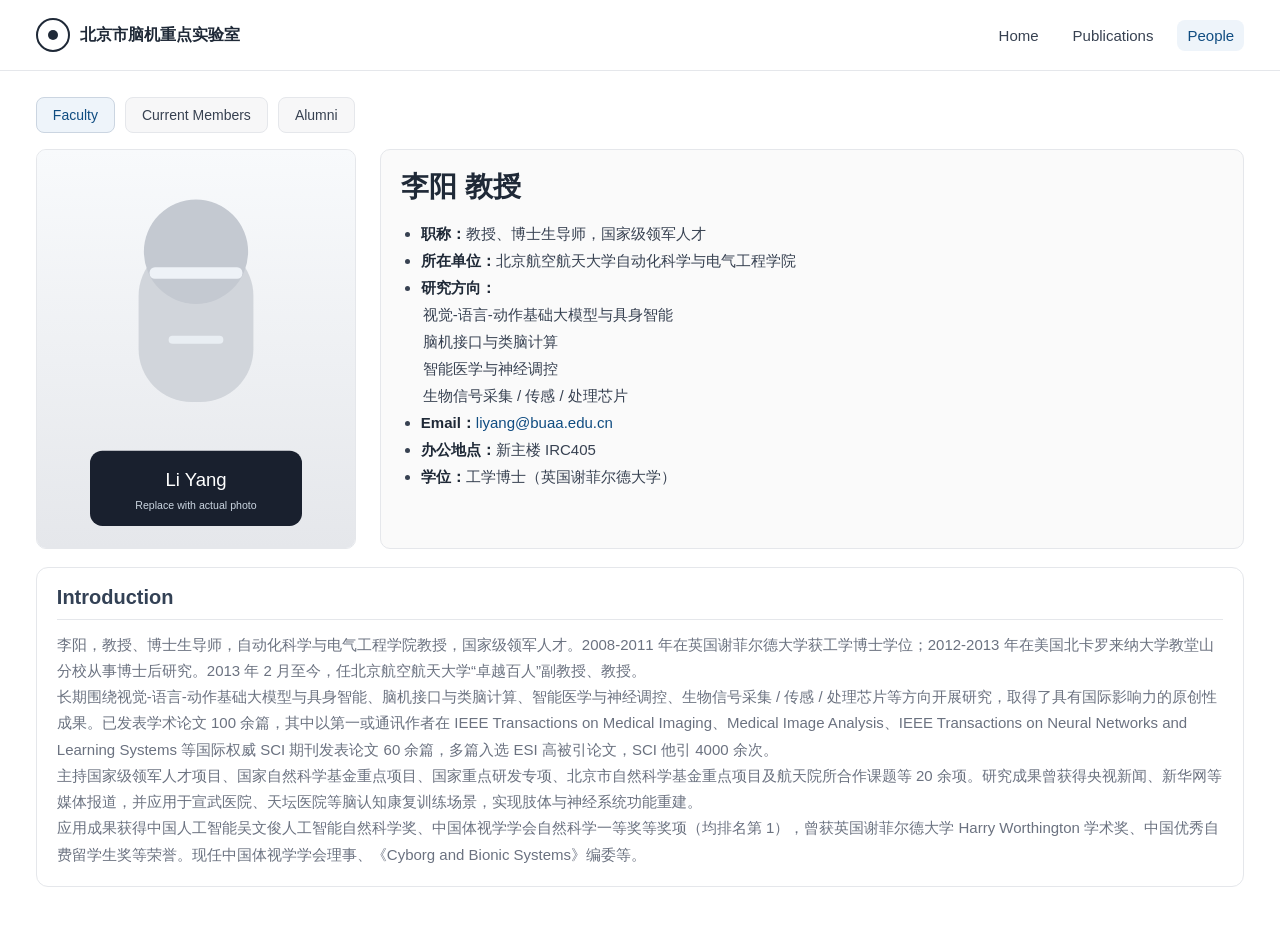
==== people.html @ 00241678 "Initial site publish" ====
﻿<!doctype html>
<html lang="zh-CN">
<head>
  <meta charset="utf-8" />
  <meta name="viewport" content="width=device-width, initial-scale=1" />
  <title>People | CoLab</title>
  <link rel="stylesheet" href="assets/css/styles.css" />
</head>
<body>
  <div class="layout-top">
    <header class="topbar">
      <div class="topbar-inner">
        <div class="logo">
          <div class="logo-mark"></div>
          北京市脑机重点实验室
        </div>
        <nav class="topbar-nav">
          <a href="index.html">Home</a>
          <a href="publications.html">Publications</a>
          <a class="active" href="people.html">People</a>
        </nav>
      </div>
    </header>

    <main class="main">
      <div class="container">
        <div class="section-tabs" data-tabs>
          <a class="active" href="#faculty" data-tab="faculty">Faculty</a>
          <a href="#current-members" data-tab="current-members">Current Members</a>
          <a href="#alumni" data-tab="alumni">Alumni</a>
        </div>

        <section class="tab-panel active" id="faculty" data-panel="faculty">
          <div class="faculty-card">
            <div class="faculty-photo-frame">
              <img src="assets/img/liyang-photo.svg" alt="李阳教授照片" />
            </div>
            <div class="faculty-meta">
              <h1>李阳 教授</h1>
              <ul>
                <li><strong>职称：</strong>教授、博士生导师，国家级领军人才</li>
                <li><strong>所在单位：</strong>北京航空航天大学自动化科学与电气工程学院</li>
                <li><strong>研究方向：</strong>
                  <span class="inline-break">视觉-语言-动作基础大模型与具身智能</span>
                  <span class="inline-break">脑机接口与类脑计算</span>
                  <span class="inline-break">智能医学与神经调控</span>
                  <span class="inline-break">生物信号采集 / 传感 / 处理芯片</span>
                </li>
                <li><strong>Email：</strong><a href="mailto:liyang@buaa.edu.cn">liyang@buaa.edu.cn</a></li>
                <li><strong>办公地点：</strong>新主楼 IRC405</li>
                <li><strong>学位：</strong>工学博士（英国谢菲尔德大学）</li>
              </ul>
              <div class="info-note"></div>
            </div>
          </div>

          <section class="section">
            <h2>Introduction</h2>
            <p>李阳，教授、博士生导师，自动化科学与电气工程学院教授，国家级领军人才。2008-2011 年在英国谢菲尔德大学获工学博士学位；2012-2013 年在美国北卡罗来纳大学教堂山分校从事博士后研究。2013 年 2 月至今，任北京航空航天大学“卓越百人”副教授、教授。</p>
            <p>长期围绕视觉-语言-动作基础大模型与具身智能、脑机接口与类脑计算、智能医学与神经调控、生物信号采集 / 传感 / 处理芯片等方向开展研究，取得了具有国际影响力的原创性成果。已发表学术论文 100 余篇，其中以第一或通讯作者在 IEEE Transactions on Medical Imaging、Medical Image Analysis、IEEE Transactions on Neural Networks and Learning Systems 等国际权威 SCI 期刊发表论文 60 余篇，多篇入选 ESI 高被引论文，SCI 他引 4000 余次。</p>
            <p>主持国家级领军人才项目、国家自然科学基金重点项目、国家重点研发专项、北京市自然科学基金重点项目及航天院所合作课题等 20 余项。研究成果曾获得央视新闻、新华网等媒体报道，并应用于宣武医院、天坛医院等脑认知康复训练场景，实现肢体与神经系统功能重建。</p>
            <p>应用成果获得中国人工智能吴文俊人工智能自然科学奖、中国体视学学会自然科学一等奖等奖项（均排名第 1），曾获英国谢菲尔德大学 Harry Worthington 学术奖、中国优秀自费留学生奖等荣誉。现任中国体视学学会理事、《Cyborg and Bionic Systems》编委等。</p>
          </section>
        </section>

        <section class="section tab-panel" id="current-members" data-panel="current-members">
          <h2>Current Members</h2>
          <p class="section-intro">成员照片后续补充，当前先保留统一的头像占位区域与卡片版式。</p>
          <div class="member-grid">
            <article class="member-card">
              <div class="member-photo member-photo-placeholder" aria-hidden="true">
                <span class="member-photo-label">Photo</span>
              </div>
              <h3 class="member-name">Name Pending</h3>
              <p class="member-role">Postdoctoral Fellow</p>
              <p class="member-email">E-mail: pending@buaa.edu.cn</p>
            </article>

            <article class="member-card">
              <div class="member-photo member-photo-placeholder" aria-hidden="true">
                <span class="member-photo-label">Photo</span>
              </div>
              <h3 class="member-name">Name Pending</h3>
              <p class="member-role">Postdoctoral Fellow</p>
              <p class="member-email">E-mail: pending@buaa.edu.cn</p>
            </article>

            <article class="member-card">
              <div class="member-photo member-photo-placeholder" aria-hidden="true">
                <span class="member-photo-label">Photo</span>
              </div>
              <h3 class="member-name">Name Pending</h3>
              <p class="member-role">PhD Student</p>
              <p class="member-email">E-mail: pending@buaa.edu.cn</p>
            </article>

            <article class="member-card">
              <div class="member-photo member-photo-placeholder" aria-hidden="true">
                <span class="member-photo-label">Photo</span>
              </div>
              <h3 class="member-name">Name Pending</h3>
              <p class="member-role">PhD Student</p>
              <p class="member-email">E-mail: pending@buaa.edu.cn</p>
            </article>

            <article class="member-card">
              <div class="member-photo member-photo-placeholder" aria-hidden="true">
                <span class="member-photo-label">Photo</span>
              </div>
              <h3 class="member-name">Name Pending</h3>
              <p class="member-role">Master Student</p>
              <p class="member-email">E-mail: pending@buaa.edu.cn</p>
            </article>

            <article class="member-card">
              <div class="member-photo member-photo-placeholder" aria-hidden="true">
                <span class="member-photo-label">Photo</span>
              </div>
              <h3 class="member-name">Name Pending</h3>
              <p class="member-role">Master Student</p>
              <p class="member-email">E-mail: pending@buaa.edu.cn</p>
            </article>

            <article class="member-card">
              <div class="member-photo member-photo-placeholder" aria-hidden="true">
                <span class="member-photo-label">Photo</span>
              </div>
              <h3 class="member-name">Name Pending</h3>
              <p class="member-role">Undergraduate Student</p>
              <p class="member-email">E-mail: pending@buaa.edu.cn</p>
            </article>

            <article class="member-card">
              <div class="member-photo member-photo-placeholder" aria-hidden="true">
                <span class="member-photo-label">Photo</span>
              </div>
              <h3 class="member-name">Name Pending</h3>
              <p class="member-role">Research Assistant</p>
              <p class="member-email">E-mail: pending@buaa.edu.cn</p>
            </article>
          </div>
        </section>

        <section class="section tab-panel" id="alumni" data-panel="alumni">
          <h2>Alumni</h2>
          <p class="section-intro">校友照片与去向信息后续补充，当前先保留统一的占位卡片结构。</p>
          <div class="alumni-grid">
            <article class="member-card">
              <div class="member-photo member-photo-placeholder" aria-hidden="true">
                <span class="member-photo-label">Photo</span>
              </div>
              <h3 class="member-name">Name Pending</h3>
              <p class="alumni-meta-line">Graduation Year: Pending</p>
              <p class="alumni-meta-line">Current Position: Pending</p>
            </article>

            <article class="member-card">
              <div class="member-photo member-photo-placeholder" aria-hidden="true">
                <span class="member-photo-label">Photo</span>
              </div>
              <h3 class="member-name">Name Pending</h3>
              <p class="alumni-meta-line">Graduation Year: Pending</p>
              <p class="alumni-meta-line">Current Position: Pending</p>
            </article>

            <article class="member-card">
              <div class="member-photo member-photo-placeholder" aria-hidden="true">
                <span class="member-photo-label">Photo</span>
              </div>
              <h3 class="member-name">Name Pending</h3>
              <p class="alumni-meta-line">Graduation Year: Pending</p>
              <p class="alumni-meta-line">Current Position: Pending</p>
            </article>

            <article class="member-card">
              <div class="member-photo member-photo-placeholder" aria-hidden="true">
                <span class="member-photo-label">Photo</span>
              </div>
              <h3 class="member-name">Name Pending</h3>
              <p class="alumni-meta-line">Graduation Year: Pending</p>
              <p class="alumni-meta-line">Current Position: Pending</p>
            </article>

            <article class="member-card">
              <div class="member-photo member-photo-placeholder" aria-hidden="true">
                <span class="member-photo-label">Photo</span>
              </div>
              <h3 class="member-name">Name Pending</h3>
              <p class="alumni-meta-line">Graduation Year: Pending</p>
              <p class="alumni-meta-line">Current Position: Pending</p>
            </article>

            <article class="member-card">
              <div class="member-photo member-photo-placeholder" aria-hidden="true">
                <span class="member-photo-label">Photo</span>
              </div>
              <h3 class="member-name">Name Pending</h3>
              <p class="alumni-meta-line">Graduation Year: Pending</p>
              <p class="alumni-meta-line">Current Position: Pending</p>
            </article>
          </div>
        </section>
      </div>
    </main>
  </div>

  <script>
    const tabs = document.querySelectorAll('[data-tab]');
    const panels = document.querySelectorAll('[data-panel]');

    const activateTab = (name) => {
      const fallback = tabs[0] ? tabs[0].dataset.tab : '';
      const activeName = Array.from(tabs).some((tab) => tab.dataset.tab === name) ? name : fallback;
      tabs.forEach((tab) => tab.classList.toggle('active', tab.dataset.tab === activeName));
      panels.forEach((panel) => panel.classList.toggle('active', panel.dataset.panel === activeName));
    };

    tabs.forEach((tab) => {
      tab.addEventListener('click', (event) => {
        event.preventDefault();
        const name = tab.dataset.tab;
        activateTab(name);
        history.replaceState(null, '', '#' + name);
      });
    });

    const initial = window.location.hash.replace('#', '') || 'faculty';
    activateTab(initial);
  </script>
</body>
</html>
---- assets/css/styles.css ----
﻿:root {
  --bg: #f4f5f7;
  --surface: #ffffff;
  --text: #1f2937;
  --muted: #6b7280;
  --line: #e5e7eb;
  --accent: #0f4c81;
  --accent-soft: #eef4fa;
  --radius: 12px;
  --sidebar: 240px;
  --page-gutter: clamp(16px, 2.8vw, 36px);
}

@import url('https://fonts.googleapis.com/css2?family=IBM+Plex+Sans:wght@400;500;600;700&display=swap');

* {
  box-sizing: border-box;
  margin: 0;
  padding: 0;
}

body {
  font-family: 'IBM Plex Sans', Arial, sans-serif;
  background: var(--bg);
  color: var(--text);
}

a {
  color: inherit;
  text-decoration: none;
}

.layout {
  display: grid;
  grid-template-columns: var(--sidebar) 1fr;
  min-height: 100vh;
  width: 100%;
  background: var(--surface);
}

.layout-top {
  min-height: 100vh;
  width: 100%;
  background: var(--surface);
}

.sidebar {
  border-right: 1px solid var(--line);
  background: var(--surface);
  padding: 28px 20px;
}

.nav {
  display: grid;
  gap: 12px;
  color: #374151;
}

.nav a {
  padding: 8px 10px;
  border-radius: 8px;
}

.nav a.active,
.nav a:hover {
  color: var(--accent);
  background: var(--accent-soft);
}

.sidebar-footer {
  margin-top: 28px;
  padding-top: 18px;
  border-top: 1px solid var(--line);
  color: var(--muted);
  font-size: 12px;
}

.topbar {
  border-bottom: 1px solid var(--line);
  background: var(--surface);
}

.topbar-inner {
  width: 100%;
  margin: 0;
  display: flex;
  align-items: center;
  justify-content: space-between;
  gap: 20px;
  padding: 18px var(--page-gutter);
}

.logo {
  display: flex;
  align-items: center;
  gap: 10px;
  font-weight: 700;
  font-size: 16px;
}

.logo-mark {
  width: 34px;
  height: 34px;
  border-radius: 50%;
  border: 2px solid var(--text);
  position: relative;
  flex: 0 0 auto;
}

.logo-mark::after {
  content: '';
  position: absolute;
  width: 10px;
  height: 10px;
  border-radius: 50%;
  background: var(--text);
  left: 50%;
  top: 50%;
  transform: translate(-50%, -50%);
}

.topbar-nav {
  display: flex;
  align-items: center;
  gap: 14px;
  color: #374151;
  font-size: 15px;
}

.topbar-nav a {
  padding: 7px 10px;
  border-radius: 8px;
}

.topbar-nav a.active,
.topbar-nav a:hover {
  color: var(--accent);
  background: var(--accent-soft);
}

.main {
  padding: 26px var(--page-gutter) 60px;
  background: var(--surface);
}

.container {
  width: 100%;
  max-width: none;
  margin: 0;
}

.section {
  margin-top: 18px;
  border: 1px solid var(--line);
  border-radius: var(--radius);
  background: var(--surface);
  padding: 18px 20px;
}

.section:first-child {
  margin-top: 0;
}

.section h1,
.section h2 {
  color: #334155;
  margin-bottom: 12px;
  padding-bottom: 10px;
  border-bottom: 1px solid var(--line);
}

.section h1 {
  font-size: 22px;
  font-weight: 700;
}

.section h2 {
  font-size: 20px;
  font-weight: 700;
}

.section p {
  color: var(--muted);
  line-height: 1.75;
  font-size: 15px;
}

.notice-board p {
  color: #374151;
}

.notice-board {
  padding: 28px 32px;
  border-color: #d6e3f0;
  background: linear-gradient(180deg, #f8fbff 0%, #ffffff 100%);
  box-shadow: 0 10px 24px rgba(15, 76, 129, 0.06);
}

.notice-board h1 {
  font-size: 30px;
  margin-bottom: 16px;
}

.notice-board p {
  color: #25364a;
  font-size: 18px;
  line-height: 1.95;
}

.notice-board strong {
  color: var(--accent);
}

.plain-list {
  list-style: none;
}

.plain-list li {
  padding: 12px 0;
  border-bottom: 1px solid var(--line);
  color: #374151;
  line-height: 1.6;
}

.plain-list li:last-child {
  border-bottom: none;
}

.section-tabs {
  display: flex;
  gap: 10px;
  margin-bottom: 16px;
  flex-wrap: wrap;
}

.section-tabs a {
  padding: 9px 16px;
  border-radius: 8px;
  border: 1px solid var(--line);
  background: #f7f7f8;
  color: #374151;
  font-size: 14px;
}

.section-tabs a.active,
.section-tabs a:hover {
  color: var(--accent);
  background: var(--accent-soft);
  border-color: #cbd5e1;
}

.tab-panel {
  display: none;
}

.tab-panel.active {
  display: block;
}

.faculty-card {
  display: grid;
  grid-template-columns: minmax(260px, 320px) 1fr;
  gap: 24px;
  align-items: stretch;
}

.faculty-photo-frame {
  border: 1px solid var(--line);
  border-radius: 10px;
  overflow: hidden;
  background: #f8fafc;
}

.faculty-photo-frame img {
  display: block;
  width: 100%;
  height: 100%;
  min-height: 380px;
  object-fit: cover;
}

.faculty-meta {
  border: 1px solid var(--line);
  border-radius: 10px;
  background: #fafafa;
  padding: 18px 20px;
}

.faculty-meta h1 {
  font-size: 28px;
  color: var(--text);
  margin-bottom: 14px;
  padding-bottom: 0;
  border-bottom: none;
}

.faculty-meta ul {
  margin-left: 20px;
  color: #374151;
  line-height: 1.8;
  font-size: 15px;
}

.faculty-meta strong {
  color: var(--text);
}

.faculty-meta .inline-break {
  display: block;
  margin-left: 2px;
}

.faculty-meta a {
  color: var(--accent);
}

.info-note {
  margin-top: 12px;
  color: var(--muted);
  font-size: 13px;
}

.section-intro {
  margin-bottom: 18px;
  color: var(--muted);
  line-height: 1.75;
  font-size: 15px;
}

.member-grid {
  display: grid;
  grid-template-columns: repeat(auto-fit, minmax(220px, 1fr));
  gap: 22px;
}

.alumni-grid {
  display: grid;
  grid-template-columns: repeat(auto-fit, minmax(220px, 1fr));
  gap: 22px;
}

.member-card {
  border: 1px solid #d6d9df;
  border-radius: 8px;
  background: #fbfbfc;
  padding: 18px 18px 20px;
  text-align: center;
  box-shadow: 0 10px 24px rgba(15, 23, 42, 0.04);
}

.member-photo {
  width: 100%;
  aspect-ratio: 6 / 5;
  border-radius: 4px;
  margin-bottom: 18px;
  overflow: hidden;
}

.member-photo-placeholder {
  position: relative;
  display: grid;
  place-items: center;
  border: 1px dashed #b4c2d3;
  background:
    radial-gradient(circle at top, rgba(255, 255, 255, 0.85), rgba(255, 255, 255, 0) 42%),
    linear-gradient(135deg, #e9eef5 0%, #dde5ef 48%, #edf2f7 100%);
}

.member-photo-placeholder::before {
  content: '';
  position: absolute;
  top: 18%;
  width: 74px;
  height: 74px;
  border-radius: 50%;
  background: rgba(15, 76, 129, 0.14);
}

.member-photo-placeholder::after {
  content: '';
  position: absolute;
  bottom: 10%;
  width: 132px;
  height: 82px;
  border-radius: 999px 999px 12px 12px;
  background: rgba(15, 76, 129, 0.12);
}

.member-photo-label {
  position: relative;
  z-index: 1;
  margin-top: 110px;
  font-size: 12px;
  font-weight: 600;
  letter-spacing: 0.08em;
  text-transform: uppercase;
  color: #4b6481;
}

.member-name {
  font-size: 18px;
  font-weight: 700;
  color: #111827;
  margin-bottom: 10px;
}

.member-role,
.member-email {
  color: #1f2937;
  font-size: 15px;
  line-height: 1.8;
}

.member-email {
  word-break: break-word;
}

.alumni-meta-line {
  color: #1f2937;
  font-size: 15px;
  line-height: 1.8;
}

.pubs h1 {
  font-size: 22px;
  font-weight: 700;
  color: #334155;
  margin-bottom: 10px;
  border-bottom: 1px solid var(--line);
  padding-bottom: 10px;
}

.pubs-note {
  margin-bottom: 18px;
  color: var(--muted);
  line-height: 1.7;
  font-size: 15px;
}

.pub-year {
  margin: 18px 0 10px;
  padding: 10px 12px;
  background: #f8fafc;
  color: #334155;
  border: 1px solid var(--line);
  font-size: 20px;
  font-weight: 700;
  line-height: 1.2;
}

.pub-list {
  list-style: decimal;
  padding-left: 28px;
}

.pub-cite-list {
  list-style: none;
  margin: 0 0 8px;
  padding: 0;
  counter-reset: pub-item;
}

.pub-cite-item {
  position: relative;
  counter-increment: pub-item;
  padding: 10px 2px;
  padding-left: 40px;
  border-bottom: 1px solid var(--line);
  color: #374151;
  font-size: 15px;
  line-height: 1.8;
  word-break: break-word;
}

.pub-cite-item::before {
  content: '[' counter(pub-item) '].';
  position: absolute;
  left: 2px;
  top: 10px;
  color: #111827;
  font-weight: 600;
}

.pub-cite-item:last-child {
  border-bottom: none;
}

.pub-item {
  margin-bottom: 12px;
  padding: 12px 14px;
  border: 1px solid var(--line);
  background: #ffffff;
  line-height: 1.7;
}

.pub-item:nth-child(even) {
  background: #f5f5f5;
}

.pub-item::marker {
  font-size: 16px;
  font-weight: 600;
  color: #374151;
}

.pub-title {
  font-size: 16px;
  font-weight: 600;
  color: #374151;
}

.pub-meta {
  color: #374151;
  font-size: 15px;
}

.pub-meta strong {
  color: #111827;
}

.legacy-card,
.hero-grid,
.hero-photo,
.info-card,
.top-tabs {
  display: none;
}

@media (max-width: 900px) {
  .topbar-inner {
    flex-direction: column;
    align-items: flex-start;
    padding: 16px var(--page-gutter);
  }

  .topbar-nav {
    flex-wrap: wrap;
  }

  .main {
    padding: 20px var(--page-gutter) 40px;
  }

  .faculty-card {
    grid-template-columns: 1fr;
  }

  .faculty-photo-frame img {
    min-height: 300px;
  }

  .member-grid {
    grid-template-columns: repeat(auto-fit, minmax(180px, 1fr));
    gap: 16px;
  }

  .alumni-grid {
    grid-template-columns: repeat(auto-fit, minmax(180px, 1fr));
    gap: 16px;
  }

  .member-card {
    padding: 14px 14px 18px;
  }

  .pub-year {
    font-size: 18px;
  }

  .pub-title {
    font-size: 16px;
  }
}
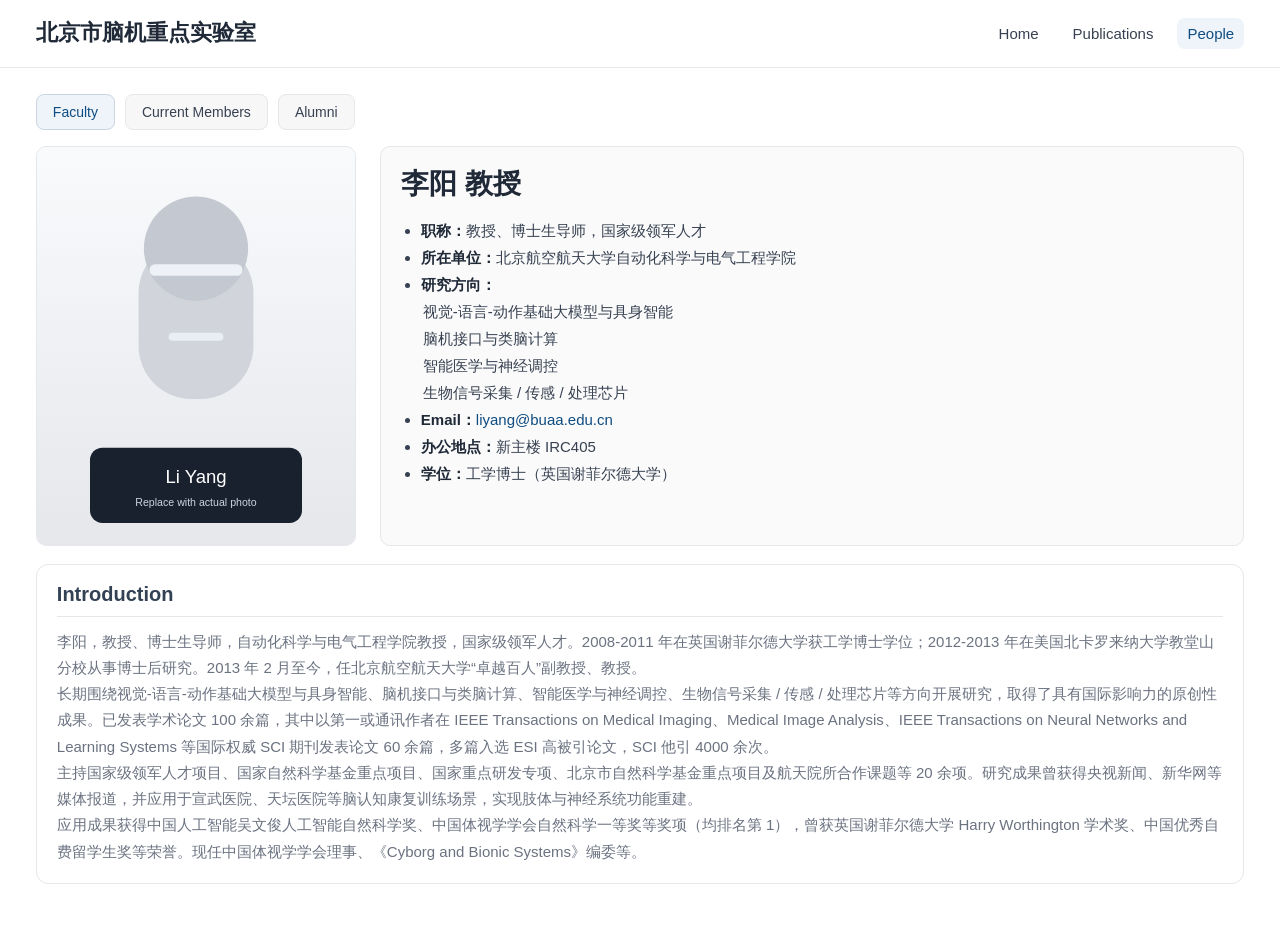
==== commit 6dc7f08c: "Simplify header branding" ====
--- a/people.html
+++ b/people.html
@@ -11,7 +11,6 @@
     <header class="topbar">
       <div class="topbar-inner">
         <div class="logo">
-          <div class="logo-mark"></div>
           北京市脑机重点实验室
         </div>
         <nav class="topbar-nav">
--- a/assets/css/styles.css
+++ b/assets/css/styles.css
@@ -11,8 +11,6 @@
   --page-gutter: clamp(16px, 2.8vw, 36px);
 }
 
-@import url('https://fonts.googleapis.com/css2?family=IBM+Plex+Sans:wght@400;500;600;700&display=swap');
-
 * {
   box-sizing: border-box;
   margin: 0;
@@ -20,7 +18,7 @@
 }
 
 body {
-  font-family: 'IBM Plex Sans', Arial, sans-serif;
+  font-family: "Segoe UI", "PingFang SC", "Microsoft YaHei", Arial, sans-serif;
   background: var(--bg);
   color: var(--text);
 }
@@ -93,30 +91,9 @@
 .logo {
   display: flex;
   align-items: center;
-  gap: 10px;
   font-weight: 700;
-  font-size: 16px;
-}
-
-.logo-mark {
-  width: 34px;
-  height: 34px;
-  border-radius: 50%;
-  border: 2px solid var(--text);
-  position: relative;
-  flex: 0 0 auto;
-}
-
-.logo-mark::after {
-  content: '';
-  position: absolute;
-  width: 10px;
-  height: 10px;
-  border-radius: 50%;
-  background: var(--text);
-  left: 50%;
-  top: 50%;
-  transform: translate(-50%, -50%);
+  font-size: 22px;
+  line-height: 1.2;
 }
 
 .topbar-nav {
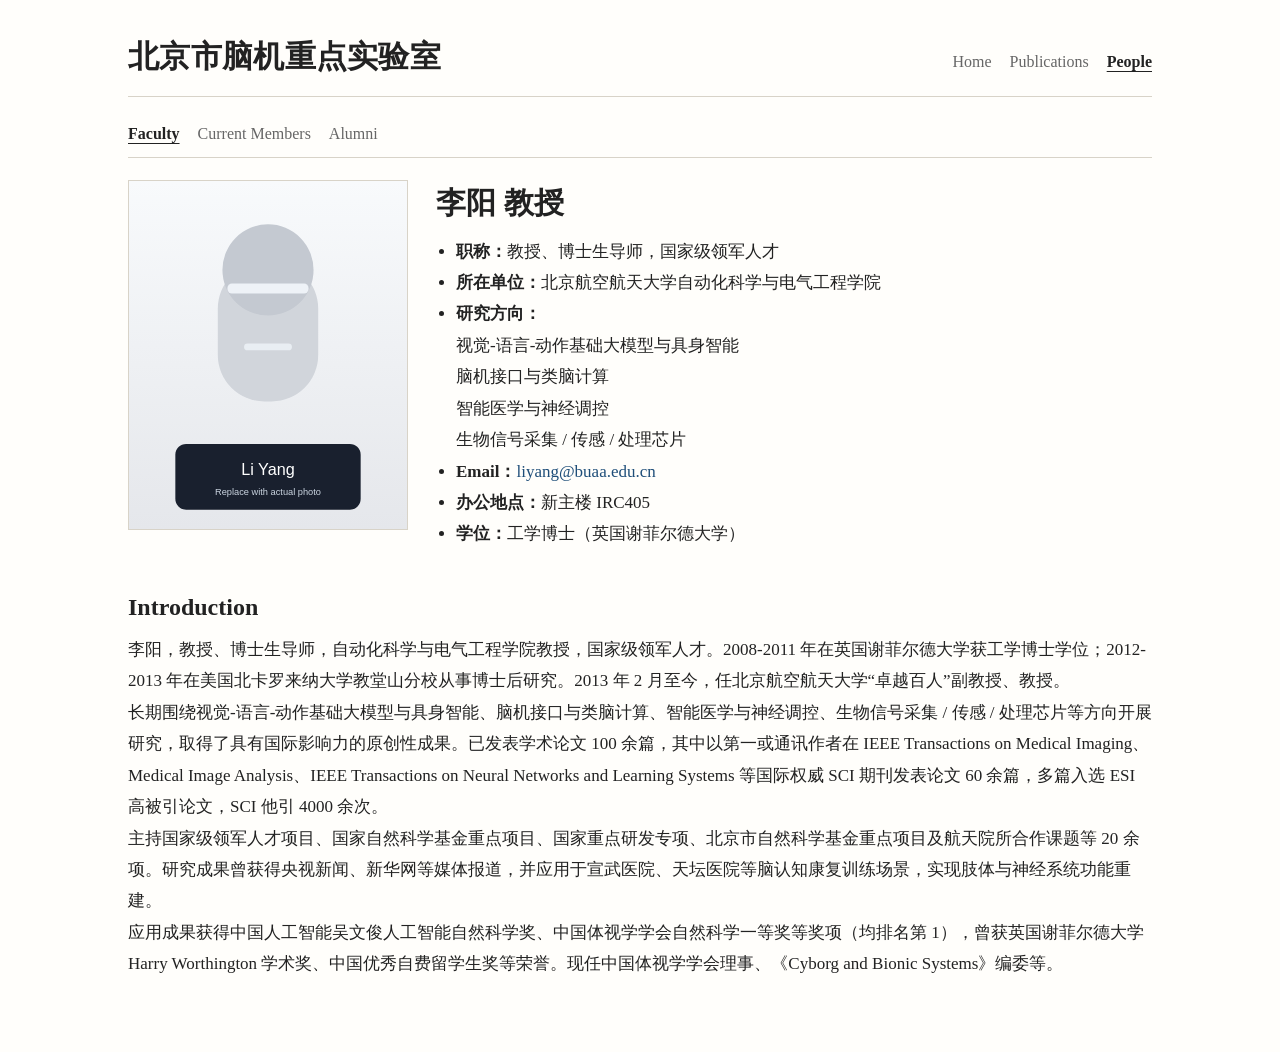
==== commit 16625c42: "Refine site into a cleaner academic layout" ====
--- a/people.html
+++ b/people.html
@@ -3,7 +3,7 @@
 <head>
   <meta charset="utf-8" />
   <meta name="viewport" content="width=device-width, initial-scale=1" />
-  <title>People | CoLab</title>
+  <title>People | 北京市脑机重点实验室</title>
   <link rel="stylesheet" href="assets/css/styles.css" />
 </head>
 <body>
--- a/assets/css/styles.css
+++ b/assets/css/styles.css
@@ -1,14 +1,12 @@
-﻿:root {
-  --bg: #f4f5f7;
-  --surface: #ffffff;
-  --text: #1f2937;
-  --muted: #6b7280;
-  --line: #e5e7eb;
-  --accent: #0f4c81;
-  --accent-soft: #eef4fa;
-  --radius: 12px;
-  --sidebar: 240px;
-  --page-gutter: clamp(16px, 2.8vw, 36px);
+:root {
+  --bg: #fffefb;
+  --surface: #fffefb;
+  --text: #222222;
+  --muted: #666666;
+  --line: #d8d3c8;
+  --accent: #1f4e79;
+  --accent-soft: #f4efe4;
+  --page-width: min(80vw, 1120px);
 }
 
 * {
@@ -18,120 +16,75 @@
 }
 
 body {
-  font-family: "Segoe UI", "PingFang SC", "Microsoft YaHei", Arial, sans-serif;
+  font-family: "Georgia", "Times New Roman", "Songti SC", "STSong", serif;
   background: var(--bg);
   color: var(--text);
 }
 
 a {
-  color: inherit;
+  color: var(--accent);
   text-decoration: none;
 }
 
-.layout {
-  display: grid;
-  grid-template-columns: var(--sidebar) 1fr;
-  min-height: 100vh;
-  width: 100%;
-  background: var(--surface);
+a:hover {
+  text-decoration: underline;
 }
 
 .layout-top {
   min-height: 100vh;
-  width: 100%;
   background: var(--surface);
 }
 
-.sidebar {
-  border-right: 1px solid var(--line);
-  background: var(--surface);
-  padding: 28px 20px;
-}
-
-.nav {
-  display: grid;
-  gap: 12px;
-  color: #374151;
-}
-
-.nav a {
-  padding: 8px 10px;
-  border-radius: 8px;
-}
-
-.nav a.active,
-.nav a:hover {
-  color: var(--accent);
-  background: var(--accent-soft);
-}
-
-.sidebar-footer {
-  margin-top: 28px;
-  padding-top: 18px;
-  border-top: 1px solid var(--line);
-  color: var(--muted);
-  font-size: 12px;
-}
-
 .topbar {
+  padding-top: 36px;
+}
+
+.topbar-inner,
+.container {
+  width: var(--page-width);
+  margin: 0 auto;
+}
+
+.topbar-inner {
+  display: flex;
+  align-items: baseline;
+  justify-content: space-between;
+  gap: 24px;
+  padding-bottom: 18px;
   border-bottom: 1px solid var(--line);
-  background: var(--surface);
-}
-
-.topbar-inner {
-  width: 100%;
-  margin: 0;
-  display: flex;
-  align-items: center;
-  justify-content: space-between;
-  gap: 20px;
-  padding: 18px var(--page-gutter);
 }
 
 .logo {
-  display: flex;
-  align-items: center;
-  font-weight: 700;
-  font-size: 22px;
-  line-height: 1.2;
+  font-size: 31px;
+  font-weight: 700;
+  color: var(--text);
+  letter-spacing: 0.01em;
 }
 
 .topbar-nav {
   display: flex;
-  align-items: center;
-  gap: 14px;
-  color: #374151;
-  font-size: 15px;
+  flex-wrap: wrap;
+  gap: 18px;
+  font-size: 16px;
 }
 
 .topbar-nav a {
-  padding: 7px 10px;
-  border-radius: 8px;
-}
-
-.topbar-nav a.active,
-.topbar-nav a:hover {
-  color: var(--accent);
-  background: var(--accent-soft);
+  color: var(--muted);
+}
+
+.topbar-nav a.active {
+  color: var(--text);
+  font-weight: 700;
+  text-decoration: underline;
+  text-underline-offset: 4px;
 }
 
 .main {
-  padding: 26px var(--page-gutter) 60px;
-  background: var(--surface);
-}
-
-.container {
-  width: 100%;
-  max-width: none;
-  margin: 0;
+  padding: 28px 0 72px;
 }
 
 .section {
-  margin-top: 18px;
-  border: 1px solid var(--line);
-  border-radius: var(--radius);
-  background: var(--surface);
-  padding: 18px 20px;
+  margin-top: 30px;
 }
 
 .section:first-child {
@@ -139,53 +92,47 @@
 }
 
 .section h1,
+.section h2,
+.pubs h1,
+.faculty-meta h1 {
+  color: var(--text);
+  font-weight: 700;
+  line-height: 1.25;
+}
+
+.section h1,
+.pubs h1,
+.faculty-meta h1 {
+  font-size: 30px;
+  margin-bottom: 14px;
+}
+
 .section h2 {
-  color: #334155;
+  font-size: 24px;
   margin-bottom: 12px;
-  padding-bottom: 10px;
+}
+
+.section p,
+.pubs-note,
+.section-intro,
+.faculty-meta ul,
+.member-role,
+.member-email,
+.alumni-meta-line,
+.pub-cite-item,
+.plain-list li {
+  font-size: 17px;
+  line-height: 1.85;
+  color: var(--text);
+}
+
+.notice-board {
+  padding-bottom: 12px;
   border-bottom: 1px solid var(--line);
 }
 
-.section h1 {
-  font-size: 22px;
-  font-weight: 700;
-}
-
-.section h2 {
-  font-size: 20px;
-  font-weight: 700;
-}
-
-.section p {
-  color: var(--muted);
-  line-height: 1.75;
-  font-size: 15px;
-}
-
-.notice-board p {
-  color: #374151;
-}
-
-.notice-board {
-  padding: 28px 32px;
-  border-color: #d6e3f0;
-  background: linear-gradient(180deg, #f8fbff 0%, #ffffff 100%);
-  box-shadow: 0 10px 24px rgba(15, 76, 129, 0.06);
-}
-
-.notice-board h1 {
-  font-size: 30px;
-  margin-bottom: 16px;
-}
-
-.notice-board p {
-  color: #25364a;
-  font-size: 18px;
-  line-height: 1.95;
-}
-
 .notice-board strong {
-  color: var(--accent);
+  color: var(--text);
 }
 
 .plain-list {
@@ -193,37 +140,28 @@
 }
 
 .plain-list li {
-  padding: 12px 0;
-  border-bottom: 1px solid var(--line);
-  color: #374151;
-  line-height: 1.6;
-}
-
-.plain-list li:last-child {
-  border-bottom: none;
+  padding: 8px 0;
 }
 
 .section-tabs {
   display: flex;
-  gap: 10px;
-  margin-bottom: 16px;
   flex-wrap: wrap;
+  gap: 18px;
+  margin-bottom: 22px;
+  padding-bottom: 14px;
+  border-bottom: 1px solid var(--line);
 }
 
 .section-tabs a {
-  padding: 9px 16px;
-  border-radius: 8px;
-  border: 1px solid var(--line);
-  background: #f7f7f8;
-  color: #374151;
-  font-size: 14px;
-}
-
-.section-tabs a.active,
-.section-tabs a:hover {
-  color: var(--accent);
-  background: var(--accent-soft);
-  border-color: #cbd5e1;
+  color: var(--muted);
+  font-size: 16px;
+}
+
+.section-tabs a.active {
+  color: var(--text);
+  font-weight: 700;
+  text-decoration: underline;
+  text-underline-offset: 4px;
 }
 
 .tab-panel {
@@ -236,46 +174,29 @@
 
 .faculty-card {
   display: grid;
-  grid-template-columns: minmax(260px, 320px) 1fr;
-  gap: 24px;
-  align-items: stretch;
+  grid-template-columns: minmax(220px, 280px) 1fr;
+  gap: 28px;
+  margin-bottom: 32px;
+  align-items: start;
 }
 
 .faculty-photo-frame {
   border: 1px solid var(--line);
-  border-radius: 10px;
-  overflow: hidden;
-  background: #f8fafc;
+  background: #f8f6f1;
 }
 
 .faculty-photo-frame img {
   display: block;
   width: 100%;
-  height: 100%;
-  min-height: 380px;
-  object-fit: cover;
+  height: auto;
 }
 
 .faculty-meta {
-  border: 1px solid var(--line);
-  border-radius: 10px;
-  background: #fafafa;
-  padding: 18px 20px;
-}
-
-.faculty-meta h1 {
-  font-size: 28px;
-  color: var(--text);
-  margin-bottom: 14px;
-  padding-bottom: 0;
-  border-bottom: none;
+  padding-top: 4px;
 }
 
 .faculty-meta ul {
   margin-left: 20px;
-  color: #374151;
-  line-height: 1.8;
-  font-size: 15px;
 }
 
 .faculty-meta strong {
@@ -284,32 +205,15 @@
 
 .faculty-meta .inline-break {
   display: block;
-  margin-left: 2px;
-}
-
-.faculty-meta a {
-  color: var(--accent);
 }
 
 .info-note {
-  margin-top: 12px;
-  color: var(--muted);
-  font-size: 13px;
-}
-
-.section-intro {
-  margin-bottom: 18px;
-  color: var(--muted);
-  line-height: 1.75;
-  font-size: 15px;
-}
-
-.member-grid {
-  display: grid;
-  grid-template-columns: repeat(auto-fit, minmax(220px, 1fr));
-  gap: 22px;
-}
-
+  margin-top: 10px;
+  color: var(--muted);
+  font-size: 14px;
+}
+
+.member-grid,
 .alumni-grid {
   display: grid;
   grid-template-columns: repeat(auto-fit, minmax(220px, 1fr));
@@ -317,19 +221,14 @@
 }
 
 .member-card {
-  border: 1px solid #d6d9df;
-  border-radius: 8px;
-  background: #fbfbfc;
-  padding: 18px 18px 20px;
-  text-align: center;
-  box-shadow: 0 10px 24px rgba(15, 23, 42, 0.04);
+  padding: 16px 0;
+  border-top: 1px solid var(--line);
 }
 
 .member-photo {
   width: 100%;
   aspect-ratio: 6 / 5;
-  border-radius: 4px;
-  margin-bottom: 18px;
+  margin-bottom: 14px;
   overflow: hidden;
 }
 
@@ -337,216 +236,155 @@
   position: relative;
   display: grid;
   place-items: center;
-  border: 1px dashed #b4c2d3;
-  background:
-    radial-gradient(circle at top, rgba(255, 255, 255, 0.85), rgba(255, 255, 255, 0) 42%),
-    linear-gradient(135deg, #e9eef5 0%, #dde5ef 48%, #edf2f7 100%);
+  border: 1px dashed #c7c0b2;
+  background: #faf7f0;
 }
 
 .member-photo-placeholder::before {
-  content: '';
+  content: "";
   position: absolute;
   top: 18%;
-  width: 74px;
-  height: 74px;
+  width: 72px;
+  height: 72px;
   border-radius: 50%;
-  background: rgba(15, 76, 129, 0.14);
+  background: #ece5d7;
 }
 
 .member-photo-placeholder::after {
-  content: '';
+  content: "";
   position: absolute;
   bottom: 10%;
-  width: 132px;
-  height: 82px;
-  border-radius: 999px 999px 12px 12px;
-  background: rgba(15, 76, 129, 0.12);
+  width: 130px;
+  height: 80px;
+  border-radius: 999px 999px 10px 10px;
+  background: #ece5d7;
 }
 
 .member-photo-label {
   position: relative;
   z-index: 1;
-  margin-top: 110px;
+  margin-top: 108px;
   font-size: 12px;
-  font-weight: 600;
   letter-spacing: 0.08em;
   text-transform: uppercase;
-  color: #4b6481;
+  color: var(--muted);
 }
 
 .member-name {
-  font-size: 18px;
-  font-weight: 700;
-  color: #111827;
-  margin-bottom: 10px;
-}
-
-.member-role,
-.member-email {
-  color: #1f2937;
-  font-size: 15px;
-  line-height: 1.8;
+  margin-bottom: 8px;
+  font-size: 20px;
+  font-weight: 700;
+  color: var(--text);
 }
 
 .member-email {
   word-break: break-word;
 }
 
-.alumni-meta-line {
-  color: #1f2937;
-  font-size: 15px;
-  line-height: 1.8;
-}
-
-.pubs h1 {
-  font-size: 22px;
-  font-weight: 700;
-  color: #334155;
-  margin-bottom: 10px;
+.pubs-note {
+  margin-bottom: 20px;
+  color: var(--muted);
+}
+
+.pub-year {
+  margin: 26px 0 14px;
+  padding-bottom: 8px;
   border-bottom: 1px solid var(--line);
-  padding-bottom: 10px;
-}
-
-.pubs-note {
-  margin-bottom: 18px;
-  color: var(--muted);
-  line-height: 1.7;
-  font-size: 15px;
-}
-
-.pub-year {
-  margin: 18px 0 10px;
-  padding: 10px 12px;
-  background: #f8fafc;
-  color: #334155;
-  border: 1px solid var(--line);
-  font-size: 20px;
-  font-weight: 700;
-  line-height: 1.2;
-}
-
-.pub-list {
-  list-style: decimal;
-  padding-left: 28px;
+  font-size: 24px;
+  font-weight: 700;
+  color: var(--text);
 }
 
 .pub-cite-list {
   list-style: none;
-  margin: 0 0 8px;
-  padding: 0;
   counter-reset: pub-item;
 }
 
 .pub-cite-item {
   position: relative;
   counter-increment: pub-item;
-  padding: 10px 2px;
-  padding-left: 40px;
-  border-bottom: 1px solid var(--line);
-  color: #374151;
-  font-size: 15px;
-  line-height: 1.8;
-  word-break: break-word;
+  padding: 10px 0 10px 42px;
 }
 
 .pub-cite-item::before {
-  content: '[' counter(pub-item) '].';
+  content: "[" counter(pub-item) "]";
   position: absolute;
-  left: 2px;
+  left: 0;
   top: 10px;
-  color: #111827;
-  font-weight: 600;
-}
-
-.pub-cite-item:last-child {
-  border-bottom: none;
-}
-
-.pub-item {
-  margin-bottom: 12px;
-  padding: 12px 14px;
-  border: 1px solid var(--line);
-  background: #ffffff;
-  line-height: 1.7;
-}
-
-.pub-item:nth-child(even) {
-  background: #f5f5f5;
-}
-
-.pub-item::marker {
+  color: var(--muted);
   font-size: 16px;
-  font-weight: 600;
-  color: #374151;
-}
-
-.pub-title {
-  font-size: 16px;
-  font-weight: 600;
-  color: #374151;
-}
-
-.pub-meta {
-  color: #374151;
-  font-size: 15px;
-}
-
-.pub-meta strong {
-  color: #111827;
 }
 
 .legacy-card,
 .hero-grid,
 .hero-photo,
 .info-card,
-.top-tabs {
+.top-tabs,
+.layout,
+.sidebar,
+.nav,
+.sidebar-footer,
+.pub-list,
+.pub-item,
+.pub-title,
+.pub-meta {
   display: none;
 }
 
 @media (max-width: 900px) {
+  :root {
+    --page-width: min(92vw, 1120px);
+  }
+
   .topbar-inner {
     flex-direction: column;
     align-items: flex-start;
-    padding: 16px var(--page-gutter);
+    gap: 12px;
+  }
+
+  .logo {
+    font-size: 26px;
   }
 
   .topbar-nav {
-    flex-wrap: wrap;
+    gap: 14px;
+    font-size: 15px;
   }
 
   .main {
-    padding: 20px var(--page-gutter) 40px;
+    padding: 22px 0 48px;
+  }
+
+  .section h1,
+  .pubs h1,
+  .faculty-meta h1 {
+    font-size: 26px;
+  }
+
+  .section h2,
+  .pub-year {
+    font-size: 22px;
+  }
+
+  .section p,
+  .pubs-note,
+  .section-intro,
+  .faculty-meta ul,
+  .member-role,
+  .member-email,
+  .alumni-meta-line,
+  .pub-cite-item,
+  .plain-list li {
+    font-size: 16px;
   }
 
   .faculty-card {
     grid-template-columns: 1fr;
-  }
-
-  .faculty-photo-frame img {
-    min-height: 300px;
-  }
-
-  .member-grid {
-    grid-template-columns: repeat(auto-fit, minmax(180px, 1fr));
-    gap: 16px;
-  }
-
+    gap: 18px;
+  }
+
+  .member-grid,
   .alumni-grid {
-    grid-template-columns: repeat(auto-fit, minmax(180px, 1fr));
-    gap: 16px;
-  }
-
-  .member-card {
-    padding: 14px 14px 18px;
-  }
-
-  .pub-year {
-    font-size: 18px;
-  }
-
-  .pub-title {
-    font-size: 16px;
-  }
-}
-
-
+    grid-template-columns: 1fr;
+  }
+}
